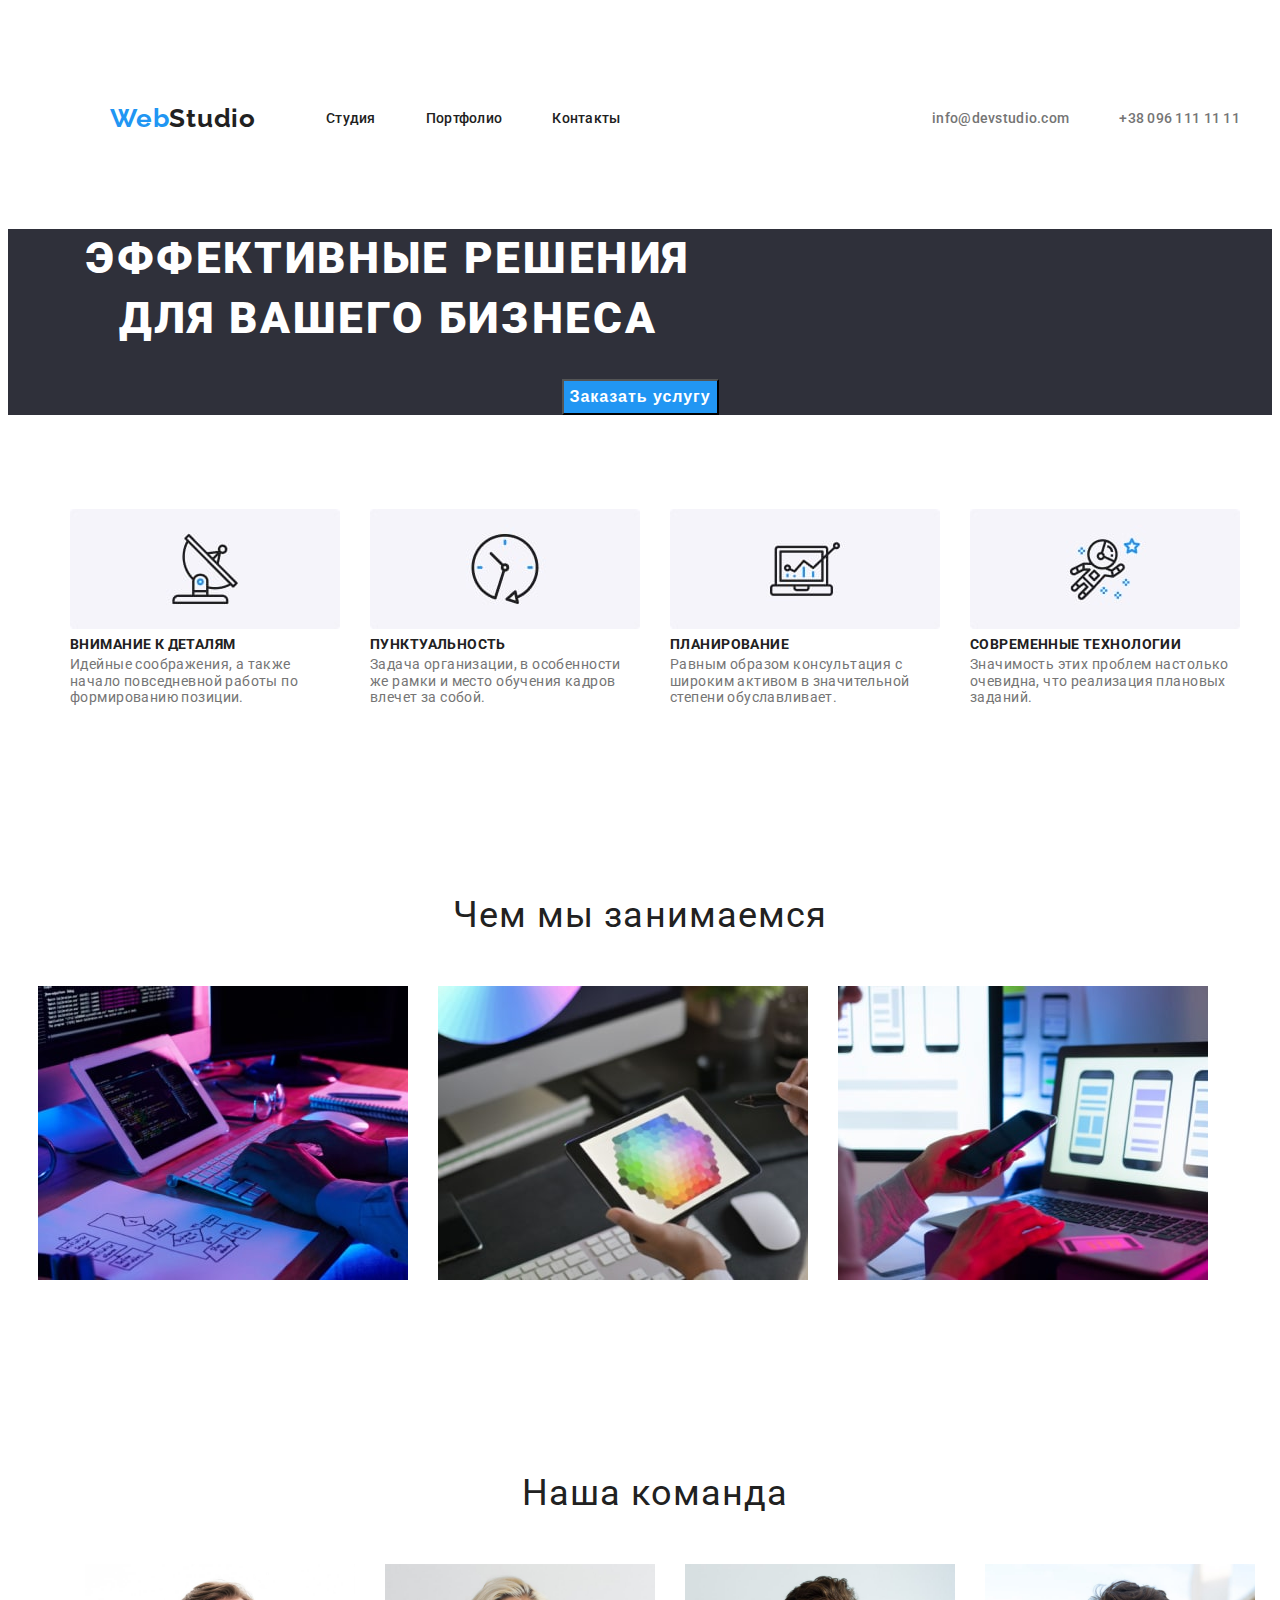
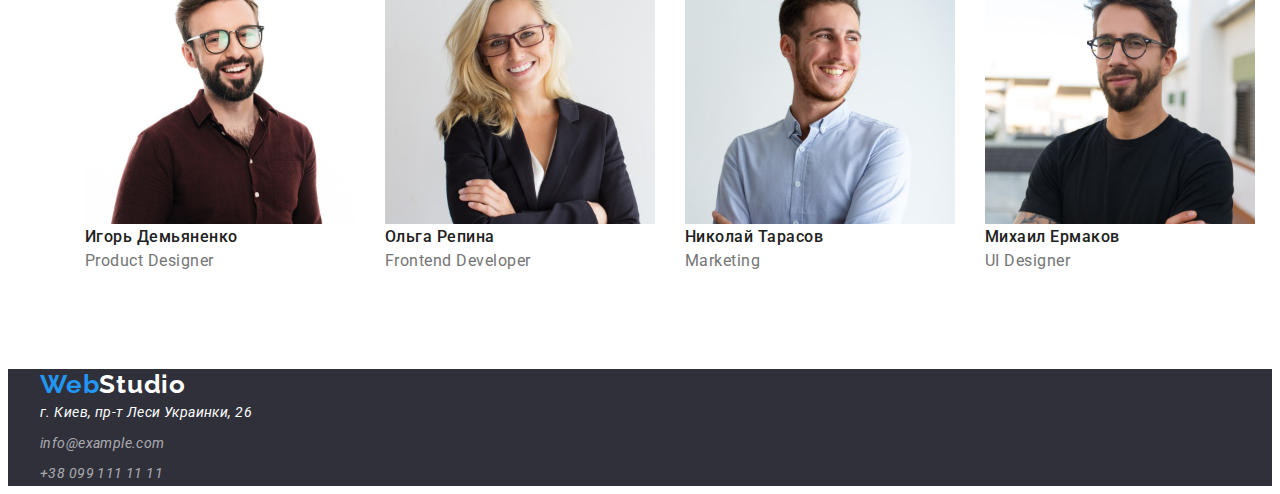
==== index.html @ 42f57f71 "flex" ====
<!DOCTYPE html>
<html lang="ru">
<head>
    <meta charset="UTF-8">
    <meta http-equiv="X-UA-Compatible" content="IE=edge">
    <meta name="viewport" content="width=device-width, initial-scale=1.0">
    <title>Document</title>
    <link rel="preconnect" href="https://fonts.googleapis.com">
    <link rel="preconnect" href="https://fonts.gstatic.com" crossorigin>
    <link
        href="https://fonts.googleapis.com/css2?family=Raleway:wght@700&family=Roboto:ital,wght@0,500;0,700;0,900;1,400&display=swap"
        rel="stylesheet">
        <link rel="stylesheet" href="https://cdnjs.cloudflare.com/ajax/libs/modern-normalize/1.1.0/modern-normalize.min.css" integrity="sha512-wpPYUAdjBVSE4KJnH1VR1HeZfpl1ub8YT/NKx4PuQ5NmX2tKuGu6U/JRp5y+Y8XG2tV+wKQpNHVUX03MfMFn9Q==" crossorigin="anonymous" referrerpolicy="no-referrer" />
    <link rel="stylesheet" href="./css/styles.css">
</head>
<body>
    <header  class="header">
        <div class="container">
           <nav class="header-navigation">
               <a href="" class="header-logo list"><span class="logo-web">Web</span>Studio</a>
                   <ul class="header-navigation-list list">
                       <li class="headar-item"> <a class="header-link link" href="">Студия</a></li>
                       <li class="headar-item"> <a class="header-link link" href="./portfolio.html">Портфолио</a></li>
                       <li class="headar-item"> <a class="header-link link" href="">Контакты</a></li>
                   </ul>
           </nav>
            <div class="header-contacts-right">
               <ul class="header-contacts list">
                 <li><a class="header-mail link" href="mailto:info@devstudio.com">info@devstudio.com</a></li> 
                 <li><a class="header-tel link" href="tel:+380961111111">+38 096 111 11 11</a></li>
               </ul>
           </div>
       </div>
       </header>
<!-- main content -->
<main>
    <!--make an order-->
    <section class="hero">
        <div class="container">
            <h1 class="hero-text">Эффективные решения для вашего бизнеса</h1>

             <button class="hero-button" type="button">Заказать услугу</button>
        
        </div> 
    </section>

 <!-- hero strenghts-->
        <section class="hero-strenghts section">
            <div class="container">
             <h2 hidden>что то интерестное</h2>
                <ul class="hero-strenghts-list list">
                    <li class="hero-strenghts-item"><img src="./strenghts/strenghts-img1.jpg" alt="спутниковаятарелка" width="270" height="120"> 
                    <h3 class="strenghts-title">Внимание к деталям</h3>
                    <p class="strenghts-title-description">Идейные соображения, а также начало повседневной работы по формированию позиции.</p>
                     </li>
             
                     <li class="hero-strenghts-item"><img src="./strenghts/strenghts-img2.jpg" alt="часы" width="270" height="120">
                    <h3 class="strenghts-title">Пунктуальность</h3>
                    <p class="strenghts-title-description">Задача организации, в особенности же рамки и место обучения кадров влечет за собой.</p>
                     </li>

                     <li class="hero-strenghts-item"><img src="./strenghts/strenghts-img3.jpg" alt="график" width="270" height="120">
                         <h3 class="strenghts-title">Планирование</h3>
                    <p class="strenghts-title-description">Равным образом консультация с широким активом в значительной степени обуславливает.</p>
                     </li>
    
                     <li class="hero-strenghts-item"><img src="./strenghts/strenghts-img4.jpg" alt="космонавт" width="270" height="120">
                    <h3 class="strenghts-title">Современные технологии</h3>
                    <p class="strenghts-title-description">Значимость этих проблем настолько очевидна, что реализация плановых заданий.</p>
                        </li>
                </ul>
            </div>
        </section>
        <!--about our job-->
        <section class="about-our-job section">
            <div class="contaner">
            <div><h2 class="about-job titel">Чем мы занимаемся</h2></div>
                <ul class="about-job-pic list">
                    <li class="about-job-item"><img src="./about-our-job/about-our-job(1)-min.jpg" alt="комп1" width="370" height="294"></li>
                    <li class="about-job-item"><img src="./about-our-job/about-our-job(2)-min.jpg" alt="комп2" width="370" height="294"></li>
                    <li class="about-job-item"><img src="./about-our-job/about-our-job(3)-min.jpg" alt="комп3" width="370" height="294"></li>
                </ul>
            </div>
        </section>

        <!--our team-->
        <section  class="about-job-item section">
            <div class="container">
            <div><h2 class="our-team titel">Наша команда</h2></div>
                 <ul class="our-team-pic list">
                     <li class="our-team-item"><img src="./our-team/our-team1.jpg" width="270" height="260" alt="Игорь Демьяненко"> <span class="our-team-name">Игорь Демьяненко</span><span class="our-team-position" lang="en"> Product Designer</span> </li>
                            <li class="our-team-item"><img src="./our-team/our-team2.jpg" width="270" height="260" alt="Ольга Репина"><span class="our-team-name">Ольга Репина</span><span class="our-team-position" lang="en"> Frontend Developer</span></li>
                     <li class="our-team-item"><img src="./our-team/our-team3.jpg" width="270" height="260" alt="Николай Тарасов"><span class="our-team-name">Николай Тарасов</span><span class="our-team-position" lang="en"> Marketing</span></li>
                     <li class="our-team-item"><img src="./our-team/our-team4.jpg" width="270" height="260" alt="Михаил Ермаков"><span class="our-team-name">Михаил Ермаков</span><span class="our-team-position" lang="en"> UI Designer</span></li>
                 </ul>
             </div>
        </section>
 
</main>

   <!--site bar-->
   
  <footer class="site-bar">
    <div class="container">
        <a href="" class="footer-logo list"><span class="logo-web">Web</span>Studio</a>
        <address>
            <ul class="site-bar-list list">
                <li><a class="site-bar-location" href="https://goo.gl/maps/9mifJz8YDCH2JTNd8" target="_blank"
                        rel="noopener noreferrer">г. Киев, пр-т Леси Украинки, 26</a></li>
                <li><a class="site-bar-contact" href="mailto:info@example.com">info@example.com</a></li>
                <li><a class="site-bar-contact" href="tel:+380991111111">+38 099 111 11 11</a></li>
            </ul>
        </address>
    </div>
    </footer>
    
    </body>
    
    </html>
---- css/styles.css ----
:root {
  --mine-titel-color: #212121;
  --secondary-titel-color: #fff;
  --main-text-color: #757575;
  --accent-color: #2196f3;
}

body {
  font-family: "Roboto", sans-serif;
}

p, h1, h2, h3, h4, h5, h6 {
 margin-top: 0;
 margin-bottom: 0;
}

ul {
  margin-top: 0;
  margin-bottom: 0;
  padding-left: 0;
}
.section{
  padding-top: 94px;
  padding-bottom: 94px;
}

.header{
  padding-top: 25px;
  padding-bottom: 25px;
}
.list {
  list-style: none;
  text-decoration: none;
}
.link {
  text-decoration: none;
}

.container{
width: 1200px;
padding-left: 15px;
padding-right: 15px;
margin: 0 auto;
}

.link:hover,
.link:focus {
  color: var(--accent-color);
}

/*----header---*/
.header-logo {
  font-family: Raleway;
  font-style: normal;
  font-weight: bold;
  font-size: 26px;
  line-height: 1.2;
  letter-spacing: 0.03em;
  color: #212121;
  margin: 70px;
}

.logo-web {
  color: #2196f3;
}

.header .container{
  display: flex;
  align-items: center;
}
.header-navigation {
  display: flex;
}



.header-navigation-list {
  display: flex;
  align-items: center;
}

.header-navigation-list :not(:last-child) {
    margin-right: 50px;
  
}
.header-contacts {
  display: flex;
}

.header-contacts-right{
  margin-left: auto;
}


.header-link {
  display: block;
  font-weight: 500;
  font-size: 14px;
  line-height: 1.14;
  letter-spacing: 0.02em;
  color: #212121;
  padding-top: 25px;
  padding-bottom: 25px;
 
}

.header-mail {
  display: block;
  font-weight: 500;
  font-size: 14px;
  line-height: 1.14;
  letter-spacing: 0.02em;

  color: #757575;
  margin-right: 50px;
  padding-top: 25px;
  padding-bottom: 25px;
 
}

.header-tel {
  display: block;
  font-weight: 500;
  font-size: 14px;
  line-height: 1.14;
  letter-spacing: 0.02em;
  color: #757575;
  padding-top: 25px;
  padding-bottom: 25px;
  
}

/*----hero---*/

.hero {;
 background-color: #2f303a;
 flex-grow: 1;
 padding: 200 452 280 452px;
}


.hero-text {
  font-weight: 900;
  font-size: 44px;
  line-height: 1.36;
  letter-spacing: 0.06em;
  text-transform: uppercase;
  color: var(--secondary-titel-color);
  text-align: center;
  margin-bottom: 30px;
  max-width: 696px;
  padding: 200 452 280 452px;
}

.hero-button {
  display: flex;
  font-weight: 700;
  font-size: 16px;
  line-height: 1.86;
  letter-spacing: 0.06em;
  color: #ffffff;
  background-color: #2196f3;
  max-width: 200px;
  margin: 0 auto;
}

/*---hero strenghts---*/
.hero-strenghts-list {
  display: flex;
}
.hero-strenghts-item {
  margin-left: 30px ;
}

.strenghts-title {
  font-weight: 700;
  font-size: 14px;
  line-height: 1.7;
  letter-spacing: 0.03em;
  text-transform: uppercase;
  color: #212121;
}

.strenghts-title-description {
  font-size: 14px;
  line-height: 1.17;
  letter-spacing: 0.03em;
  color: #757575;
}

.titel {
  font-weight: normal;
  font-size: 36px;
  line-height: 1.17;
  text-align: center;
  letter-spacing: 0.03em;

  color: #212121;
  margin-bottom: 50px;
}

/*our job*/
.about-job-pic{
  display: flex;
}

/*--our team--*/
.about-job-pic {
  display: flex;
}
.about-job-item {
  margin-left: 30px ;
}
.our-team-name {
  display: flex;
  font-weight: 500;
  font-size: 16px;
  line-height: 1.18;
  text-align: center;
  letter-spacing: 0.03em;

  color: var(--mine-titel-color);
 
}
.our-team-pic{
  display: flex;
}
.our-team-item{
  margin-left: 30px;

}
.our-team-position {
  font-size: 16px;
  line-height: 1.8;
  text-align: center;
  letter-spacing: 0.03em;

  color: var(--main-text-color);
}

/*--site bar--*/

.site-bar {
  background-color: #2f303a;
  
}
.site-bar-list :not(:last-child){
  margin-bottom: 7px;
}
.site-bar-location {
  font-size: 14px;
  line-height: 1.71;
  letter-spacing: 0.03em;

  color: #ffffff;
  text-decoration: none;
}

.site-bar-contact {
  font-size: 14px;
  line-height: 1.71;
  letter-spacing: 0.03em;
  color: rgba(255, 255, 255, 0.6);
  text-decoration: none;
}

.footer-logo {
  font-family: Raleway;
  font-style: normal;
  font-weight: bold;
  font-size: 26px;
  line-height: 1.2;
  letter-spacing: 0.03em;
  color: #ffffff;
}

/*----Portfolio----*/
.filter-button:hover,
.filter-button {
  background-color: var(--accent-color);
  color: var(--secondary-titel-color);
}
.filter-button {
  font-weight: 500;
  font-size: 16px;
  line-height: 1.62;
  text-align: center;
  letter-spacing: 0.03em;
  color: #212121;
  background-color: #f5f4fa;
  cursor: pointer;
}

.menu-titel {
  font-size: 18px;
  line-height: 2;
  letter-spacing: 0.06em;
  color: #212121;
  text-decoration: none;
  list-style: none;
}

.menu-link {
  text-decoration: none;
}
.menu-description {
  font-size: 16px;
  line-height: 1.87;
  letter-spacing: 0.03em;
  color: #757575;
}
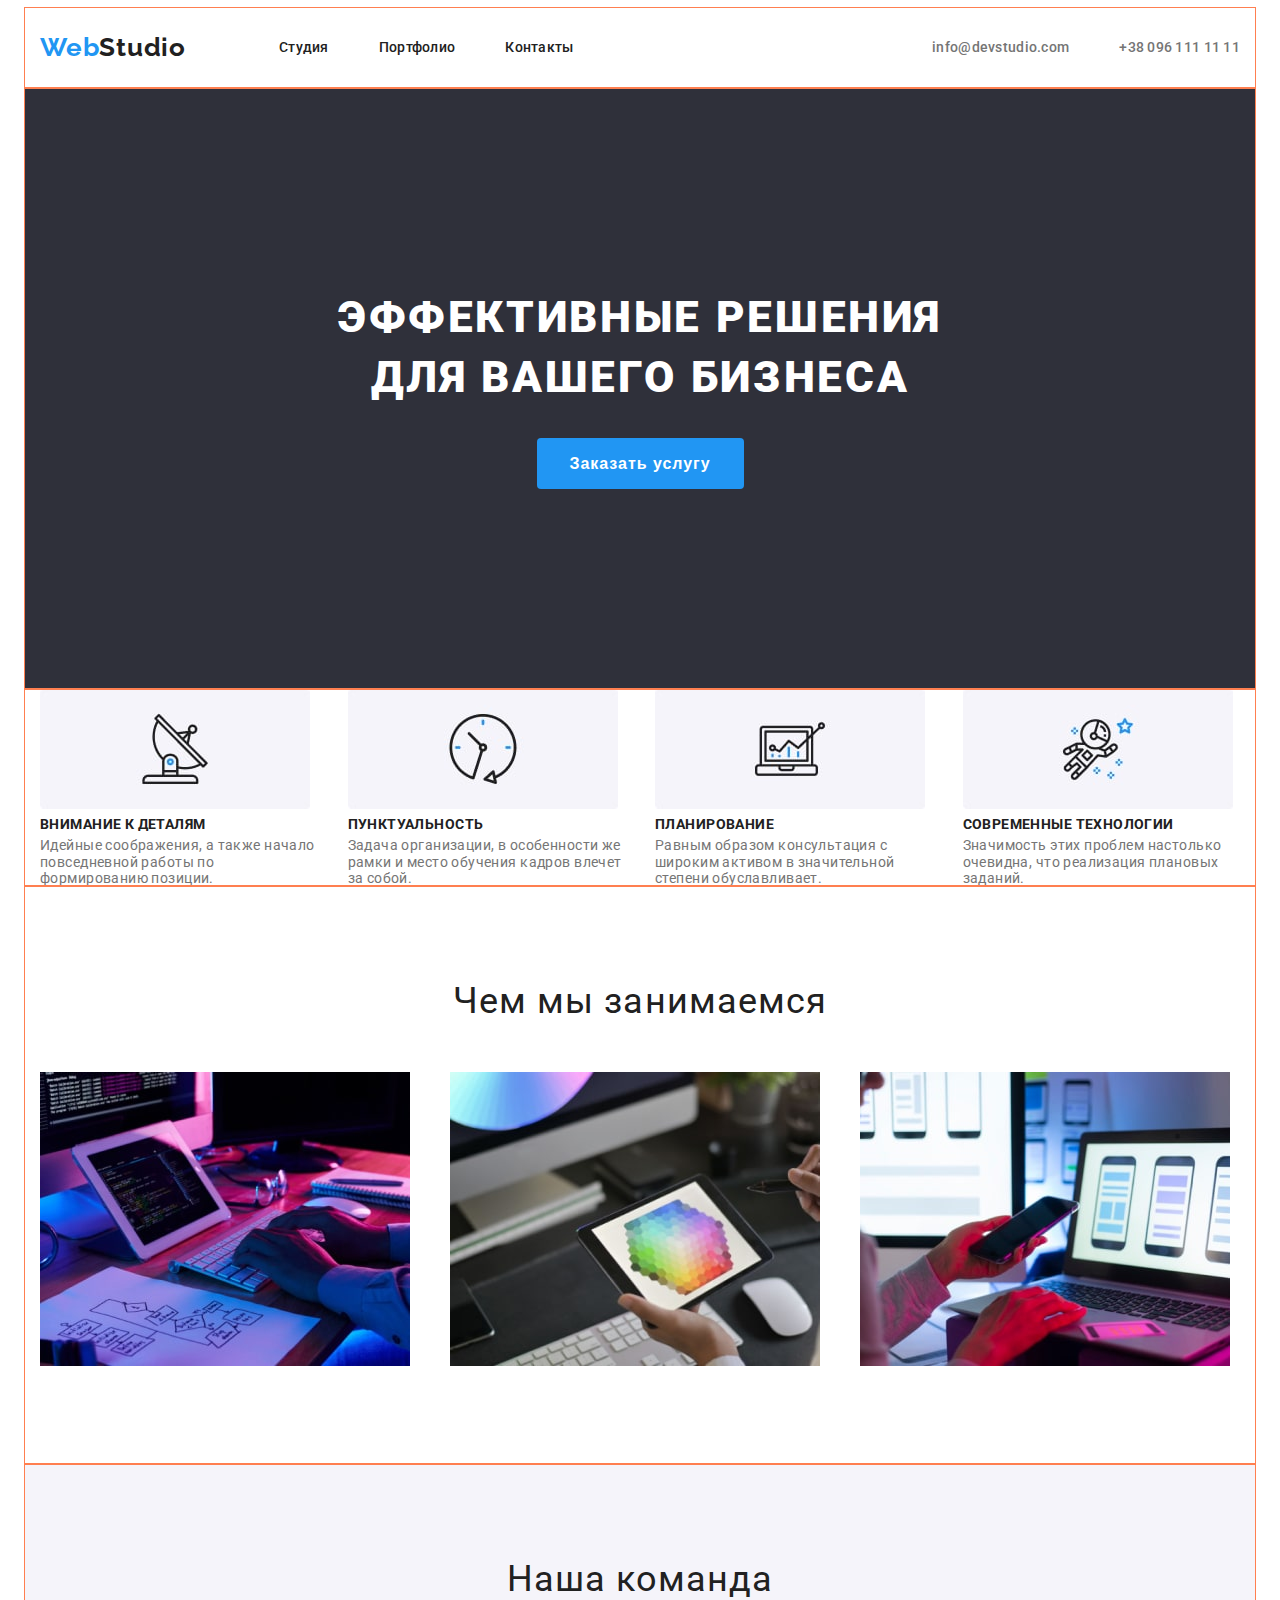
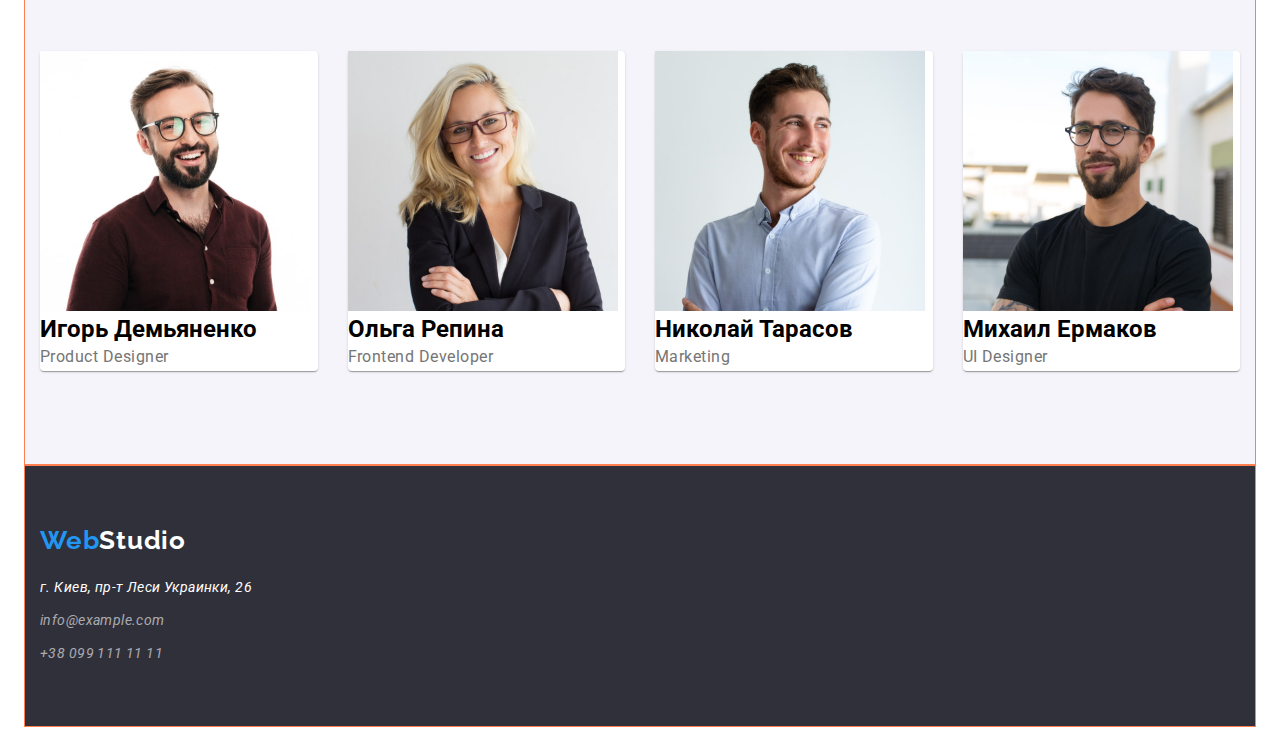
==== commit 377993af: "1" ====
--- a/index.html
+++ b/index.html
@@ -15,29 +15,29 @@
 </head>
 <body>
     <header  class="header">
-        <div class="container">
+        <div class="main-header container">
            <nav class="header-navigation">
-               <a href="" class="header-logo list"><span class="logo-web">Web</span>Studio</a>
-                   <ul class="header-navigation-list list">
-                       <li class="headar-item"> <a class="header-link link" href="">Студия</a></li>
-                       <li class="headar-item"> <a class="header-link link" href="./portfolio.html">Портфолио</a></li>
-                       <li class="headar-item"> <a class="header-link link" href="">Контакты</a></li>
-                   </ul>
+                <a href="" class="header-logo list"><span class="logo-web">Web</span>Studio</a>
+                <ul class="header-navigation-list list">
+                    <li class="headar-item"> <a class="header-link link" href="">Студия</a></li>
+                    <li class="headar-item"> <a class="header-link link" href="./portfolio.html">Портфолио</a></li>
+                    <li class="headar-item"> <a class="header-link link" href="">Контакты</a></li>
+                </ul>
            </nav>
-            <div class="header-contacts-right">
-               <ul class="header-contacts list">
-                 <li><a class="header-mail link" href="mailto:info@devstudio.com">info@devstudio.com</a></li> 
-                 <li><a class="header-tel link" href="tel:+380961111111">+38 096 111 11 11</a></li>
-               </ul>
-           </div>
+        
+            <ul class="header-contacts list">
+                <li><a class="header-mail link" href="mailto:info@devstudio.com">info@devstudio.com</a></li> 
+                <li><a class="header-tel link" href="tel:+380961111111">+38 096 111 11 11</a></li>
+            </ul>
+           
        </div>
        </header>
 <!-- main content -->
 <main>
     <!--make an order-->
-    <section class="hero">
-        <div class="container">
-            <h1 class="hero-text">Эффективные решения для вашего бизнеса</h1>
+    <section class="hero container">
+        <div class="">
+            <h1 class="hero-text">Эффективные решения <br> для вашего бизнеса</h1>
 
              <button class="hero-button" type="button">Заказать услугу</button>
         
@@ -45,9 +45,9 @@
     </section>
 
  <!-- hero strenghts-->
-        <section class="hero-strenghts section">
-            <div class="container">
-             <h2 hidden>что то интерестное</h2>
+        <section class="hero-strenghts container">
+            
+            <h2 hidden>что то интерестное</h2>
                 <ul class="hero-strenghts-list list">
                     <li class="hero-strenghts-item"><img src="./strenghts/strenghts-img1.jpg" alt="спутниковаятарелка" width="270" height="120"> 
                     <h3 class="strenghts-title">Внимание к деталям</h3>
@@ -68,40 +68,85 @@
                     <h3 class="strenghts-title">Современные технологии</h3>
                     <p class="strenghts-title-description">Значимость этих проблем настолько очевидна, что реализация плановых заданий.</p>
                         </li>
-                </ul>
-            </div>
+                 </ul>
+            
         </section>
         <!--about our job-->
-        <section class="about-our-job section">
-            <div class="contaner">
-            <div><h2 class="about-job titel">Чем мы занимаемся</h2></div>
-                <ul class="about-job-pic list">
-                    <li class="about-job-item"><img src="./about-our-job/about-our-job(1)-min.jpg" alt="комп1" width="370" height="294"></li>
-                    <li class="about-job-item"><img src="./about-our-job/about-our-job(2)-min.jpg" alt="комп2" width="370" height="294"></li>
-                    <li class="about-job-item"><img src="./about-our-job/about-our-job(3)-min.jpg" alt="комп3" width="370" height="294"></li>
-                </ul>
-            </div>
+        <section class="about-our-job container">
+            <h2 class="about-job title">Чем мы занимаемся</h2>
+            <ul class="about-job-pic list">
+                <li class="about-job-item"><img src="./about-our-job/about-our-job(1)-min.jpg" alt="комп1" width="370" height="294"></li>
+                <li class="about-job-item"><img src="./about-our-job/about-our-job(2)-min.jpg" alt="комп2" width="370" height="294"></li>
+                <li class="about-job-item"><img src="./about-our-job/about-our-job(3)-min.jpg" alt="комп3" width="370" height="294"></li>
+            </ul>  
         </section>
 
         <!--our team-->
-        <section  class="about-job-item section">
-            <div class="container">
-            <div><h2 class="our-team titel">Наша команда</h2></div>
-                 <ul class="our-team-pic list">
-                     <li class="our-team-item"><img src="./our-team/our-team1.jpg" width="270" height="260" alt="Игорь Демьяненко"> <span class="our-team-name">Игорь Демьяненко</span><span class="our-team-position" lang="en"> Product Designer</span> </li>
-                            <li class="our-team-item"><img src="./our-team/our-team2.jpg" width="270" height="260" alt="Ольга Репина"><span class="our-team-name">Ольга Репина</span><span class="our-team-position" lang="en"> Frontend Developer</span></li>
-                     <li class="our-team-item"><img src="./our-team/our-team3.jpg" width="270" height="260" alt="Николай Тарасов"><span class="our-team-name">Николай Тарасов</span><span class="our-team-position" lang="en"> Marketing</span></li>
-                     <li class="our-team-item"><img src="./our-team/our-team4.jpg" width="270" height="260" alt="Михаил Ермаков"><span class="our-team-name">Михаил Ермаков</span><span class="our-team-position" lang="en"> UI Designer</span></li>
-                 </ul>
-             </div>
+        <section  class="our-team-main container">
+            
+            <h2 class="our-team title">Наша команда</h2>
+
+            <ul class="our-team-pic list">
+                <li class="our-team-item">
+                    <article class="card">
+                        <div class="card-thumb">
+                            <img src="./our-team/our-team1.jpg" width="270" height="260" alt="Игорь Демьяненко">
+                        </div>
+                        <div class="our-team-name">
+                            <h2 class="our-team-heading">Игорь Демьяненко</h2>
+                            <p class="our-team-position"> Product Designer </p>
+                        </div>
+                    </article>
+                </li>
+            
+            
+                <li class="our-team-item">
+                    <article class="card">
+                        <div class="card-thumb">
+                            <img src="./our-team/our-team2.jpg" width="270" height="260" alt="Ольга Репина">
+                        </div>
+                        <div class="our-team-name">
+                            <h2 class="our-team-heading">Ольга Репина</h2>
+                            <p class="our-team-position"> Frontend Developer </p>
+                        </div>
+                    </article>
+                </li>
+            
+            
+            
+            
+                <li class="our-team-item">
+                    <article class="card">
+                        <div class="card-thumb">
+                            <img src="./our-team/our-team3.jpg" width="270" height="260" alt="Николай Тарасов">
+                        </div>
+                        <div class="our-team-name">
+                            <h2 class="our-team-heading">Николай Тарасов</h2>
+                            <p class="our-team-position"> Marketing </p>
+                        </div>
+                    </article>
+                </li>
+            
+            
+                <li class="our-team-item">
+                    <article class="card">
+                        <div class="card-thumb">
+                            <img src="./our-team/our-team4.jpg"width="270" height="260" alt="Михаил Ермаков">
+                        </div>
+                        <div class="our-team-name">
+                            <h2 class="our-team-heading">Михаил Ермаков</h2>
+                            <p class="our-team-position"> UI Designer </p>
+                        </div>
+                    </article>
+                </li>
         </section>
  
 </main>
 
    <!--site bar-->
    
-  <footer class="site-bar">
-    <div class="container">
+  <footer class="site-bar container">
+    
         <a href="" class="footer-logo list"><span class="logo-web">Web</span>Studio</a>
         <address>
             <ul class="site-bar-list list">
@@ -111,7 +156,7 @@
                 <li><a class="site-bar-contact" href="tel:+380991111111">+38 099 111 11 11</a></li>
             </ul>
         </address>
-    </div>
+    
     </footer>
     
     </body>
--- a/css/styles.css
+++ b/css/styles.css
@@ -3,44 +3,51 @@
   --secondary-titel-color: #fff;
   --main-text-color: #757575;
   --accent-color: #2196f3;
+  --item-shadow: 0px 2px 1px -1px rgba(0, 0, 0, 0.2),
+    0px 1px 1px 0px rgba(0, 0, 0, 0.14), 0px 1px 3px 0px rgba(0, 0, 0, 0.12);
 }
 
 body {
   font-family: "Roboto", sans-serif;
 }
 
-p, h1, h2, h3, h4, h5, h6 {
- margin-top: 0;
- margin-bottom: 0;
-}
-
-ul {
+p,
+h1,
+h2,
+h3,
+h4,
+h5,
+h6 {
   margin-top: 0;
   margin-bottom: 0;
-  padding-left: 0;
-}
-.section{
-  padding-top: 94px;
-  padding-bottom: 94px;
-}
-
-.header{
-  padding-top: 25px;
-  padding-bottom: 25px;
-}
+}
+
+ul {
+  margin: 0;
+  padding: 0;
+}
+
+.section {
+  padding-top: 47px;
+  padding-bottom: 47px;
+}
+
 .list {
   list-style: none;
-  text-decoration: none;
+
+  margin: 0;
+  padding: 0;
 }
 .link {
   text-decoration: none;
 }
 
-.container{
-width: 1200px;
-padding-left: 15px;
-padding-right: 15px;
-margin: 0 auto;
+.container {
+  width: 1200px;
+  padding-left: 15px;
+  padding-right: 15px;
+  margin: 0 auto;
+  outline: 1px solid coral;
 }
 
 .link:hover,
@@ -57,40 +64,42 @@
   line-height: 1.2;
   letter-spacing: 0.03em;
   color: #212121;
-  margin: 70px;
+  text-decoration: none;
 }
 
 .logo-web {
   color: #2196f3;
 }
 
-.header .container{
+.main-header {
+  display: flex;
+  justify-content: space-between;
+}
+
+.header-contacts {
   display: flex;
   align-items: center;
 }
 .header-navigation {
   display: flex;
-}
-
-
-
+  align-items: center;
+}
 .header-navigation-list {
   display: flex;
   align-items: center;
+  margin-left: 93px;
 }
 
 .header-navigation-list :not(:last-child) {
-    margin-right: 50px;
-  
+  margin-right: 50px;
 }
 .header-contacts {
   display: flex;
 }
 
-.header-contacts-right{
+.header-contacts-right {
   margin-left: auto;
 }
-
 
 .header-link {
   display: block;
@@ -99,9 +108,8 @@
   line-height: 1.14;
   letter-spacing: 0.02em;
   color: #212121;
-  padding-top: 25px;
-  padding-bottom: 25px;
- 
+  padding-top: 32px;
+  padding-bottom: 32px;
 }
 
 .header-mail {
@@ -115,7 +123,6 @@
   margin-right: 50px;
   padding-top: 25px;
   padding-bottom: 25px;
- 
 }
 
 .header-tel {
@@ -127,17 +134,16 @@
   color: #757575;
   padding-top: 25px;
   padding-bottom: 25px;
-  
 }
 
 /*----hero---*/
 
-.hero {;
- background-color: #2f303a;
- flex-grow: 1;
- padding: 200 452 280 452px;
-}
-
+.hero {
+  background-color: #2f303a;
+  padding-top: 200px;
+  padding-bottom: 200px;
+  text-align: center;
+}
 
 .hero-text {
   font-weight: 900;
@@ -148,28 +154,33 @@
   color: var(--secondary-titel-color);
   text-align: center;
   margin-bottom: 30px;
-  max-width: 696px;
-  padding: 200 452 280 452px;
 }
 
 .hero-button {
-  display: flex;
   font-weight: 700;
   font-size: 16px;
   line-height: 1.86;
   letter-spacing: 0.06em;
   color: #ffffff;
   background-color: #2196f3;
-  max-width: 200px;
-  margin: 0 auto;
+  padding: 10px 32px;
+  display: inline-block;
+  border-radius: 4px;
+  border: 1px solid transparent;
+  cursor: pointer;
 }
 
 /*---hero strenghts---*/
 .hero-strenghts-list {
   display: flex;
-}
+  margin-left: -15px;
+  margin-right: -15px;
+}
+
 .hero-strenghts-item {
-  margin-left: 30px ;
+  margin-left: 15px;
+  margin-right: 15px;
+  flex-basis: calc((100% - 120px) / 4);
 }
 
 .strenghts-title {
@@ -188,7 +199,7 @@
   color: #757575;
 }
 
-.titel {
+.title {
   font-weight: normal;
   font-size: 36px;
   line-height: 1.17;
@@ -199,37 +210,79 @@
   margin-bottom: 50px;
 }
 
-/*our job*/
-.about-job-pic{
-  display: flex;
+/*about our job*/
+.about-our-job {
+  padding-top: 94px;
+  padding-bottom: 94px;
+}
+
+.about-job-pic {
+  display: flex;
+  margin-left: -15px;
+  margin-right: -15px;
+}
+
+.about-job-item {
+  margin-left: 15px;
+  margin-right: 15px;
+  flex-basis: calc((100% - 90px) / 3);
 }
 
 /*--our team--*/
-.about-job-pic {
-  display: flex;
-}
-.about-job-item {
+.our-team-main {
+ padding-top: 94px;
+ padding-bottom: 94px;
+
+  background-color: #f5f4fa;
+}
+
+.our-team-pic {
+
+  display: flex;
+  padding: 0;
+  margin: 0;
+  list-style: none;
+  display: flex;
+  flex-wrap: wrap;
+  margin-top: -30px;
+  margin-left: -30px;
+}
+
+.our-team-pic .our-team-item{
+
+  flex-basis: calc(100% / 4 - 30px );
   margin-left: 30px ;
-}
+  margin-top: 30px;
+  background-color: #fff;
+  border-radius: 4px;
+  box-shadow: var(--item-shadow);
+  display: block;
+  max-width: 100%;
+  }
+}
+.our-team-item {
+
+  background-color: #fff;
+  border-radius: 4px;
+  box-shadow: var(--item-shadow);
+  display: block;
+  max-width: 100%;
+  }
+}
+
 .our-team-name {
-  display: flex;
-  font-weight: 500;
-  font-size: 16px;
+  font-weight: 500;
+  font-size: 16px;
+  text-align: center;
   line-height: 1.18;
-  text-align: center;
-  letter-spacing: 0.03em;
-
+  letter-spacing: 0.03em;
   color: var(--mine-titel-color);
- 
-}
-.our-team-pic{
-  display: flex;
-}
-.our-team-item{
-  margin-left: 30px;
-
-}
+  margin-bottom: 10px;
+}
+
 .our-team-position {
+  display: flex;
+
   font-size: 16px;
   line-height: 1.8;
   text-align: center;
@@ -242,11 +295,14 @@
 
 .site-bar {
   background-color: #2f303a;
-  
-}
-.site-bar-list :not(:last-child){
-  margin-bottom: 7px;
-}
+  padding-top: 60px;
+  padding-bottom: 60px;
+}
+
+.site-bar-list :not(:last-child) {
+  margin-bottom: 9px;
+}
+
 .site-bar-location {
   font-size: 14px;
   line-height: 1.71;
@@ -272,6 +328,9 @@
   line-height: 1.2;
   letter-spacing: 0.03em;
   color: #ffffff;
+  margin-bottom: 20px;
+  display: inline-block;
+  text-decoration: none;
 }
 
 /*----Portfolio----*/
@@ -309,4 +368,3 @@
   letter-spacing: 0.03em;
   color: #757575;
 }
-
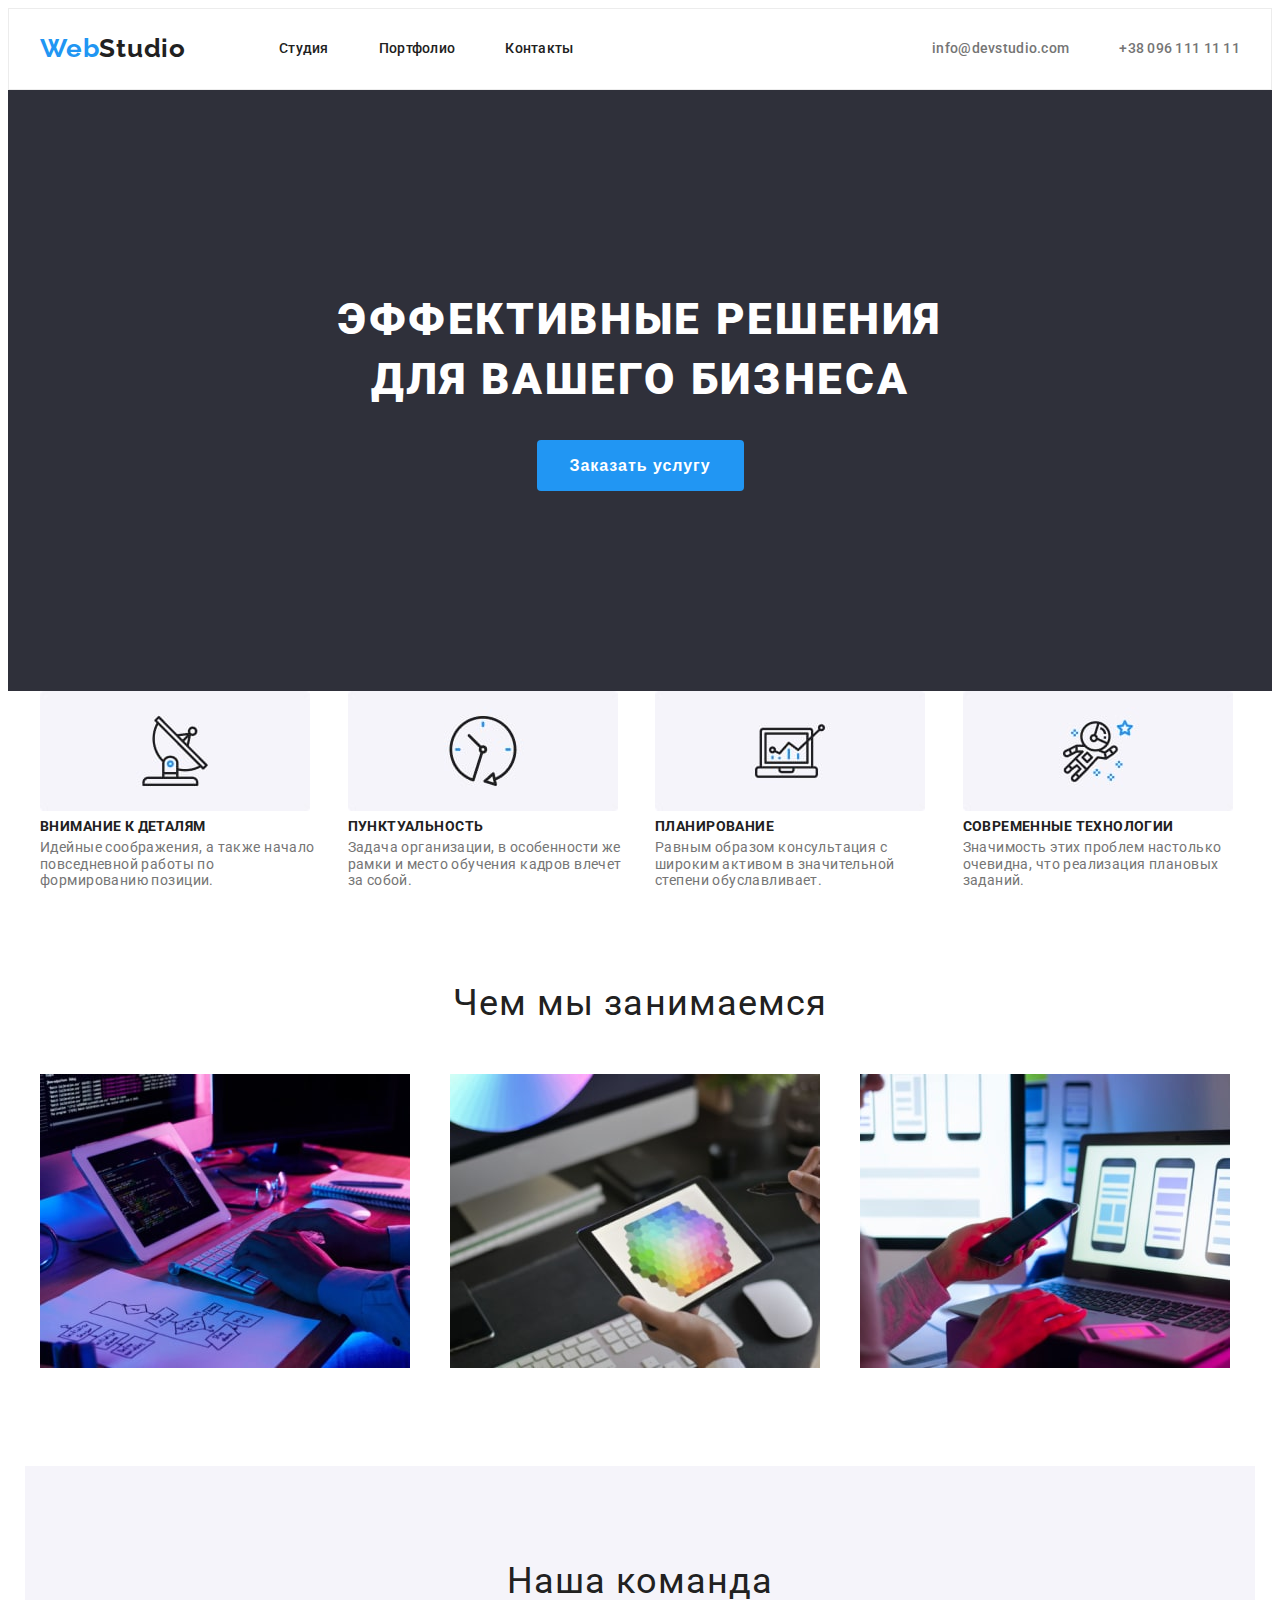
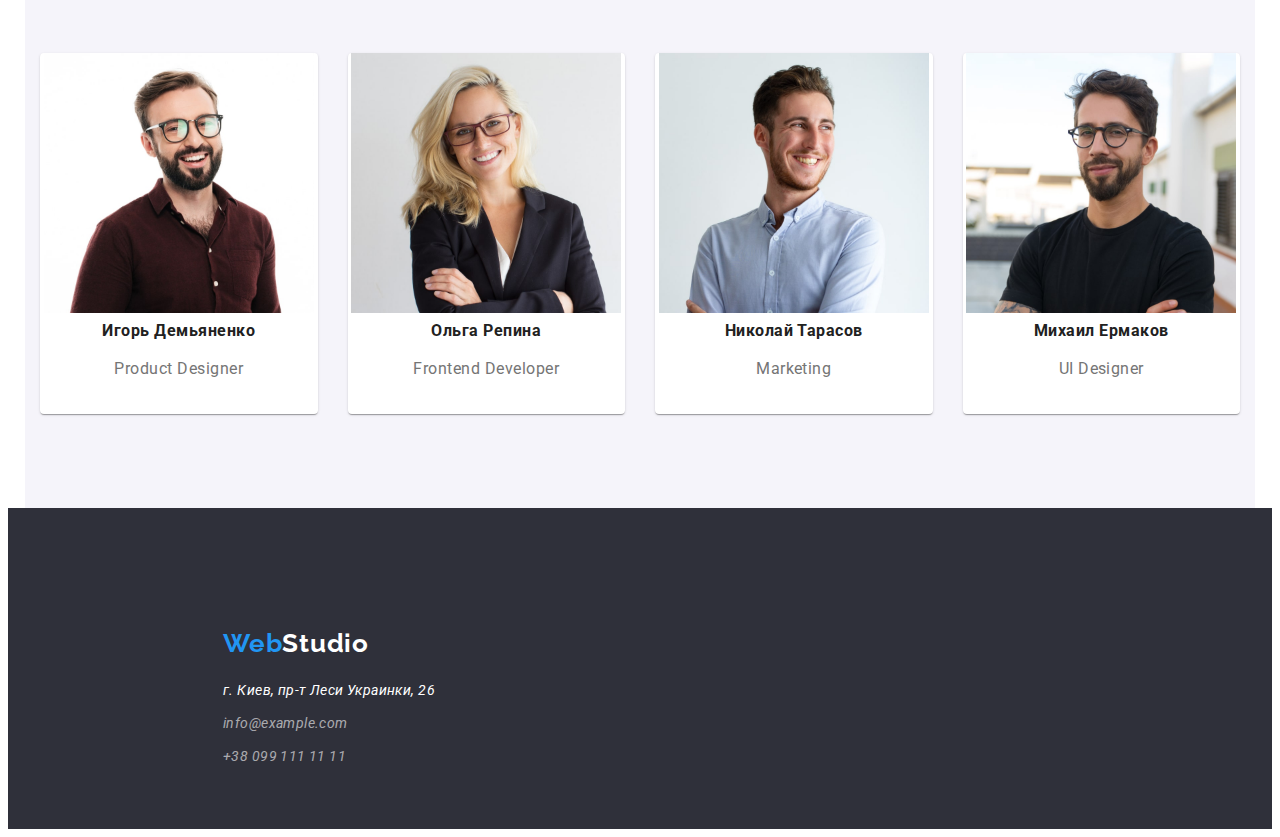
==== commit f618d616: "1/1" ====
--- a/index.html
+++ b/index.html
@@ -35,7 +35,7 @@
 <!-- main content -->
 <main>
     <!--make an order-->
-    <section class="hero container">
+    <section class="hero">
         <div class="">
             <h1 class="hero-text">Эффективные решения <br> для вашего бизнеса</h1>
 
@@ -145,8 +145,8 @@
 
    <!--site bar-->
    
-  <footer class="site-bar container">
-    
+  <footer class="site-bar">
+       <div class="site-bar-info">
         <a href="" class="footer-logo list"><span class="logo-web">Web</span>Studio</a>
         <address>
             <ul class="site-bar-list list">
@@ -156,7 +156,7 @@
                 <li><a class="site-bar-contact" href="tel:+380991111111">+38 099 111 11 11</a></li>
             </ul>
         </address>
-    
+       </div>
     </footer>
     
     </body>
--- a/css/styles.css
+++ b/css/styles.css
@@ -47,7 +47,6 @@
   padding-left: 15px;
   padding-right: 15px;
   margin: 0 auto;
-  outline: 1px solid coral;
 }
 
 .link:hover,
@@ -55,7 +54,21 @@
   color: var(--accent-color);
 }
 
+.title {
+  font-weight: normal;
+  font-size: 36px;
+  line-height: 1.17;
+  text-align: center;
+  letter-spacing: 0.03em;
+
+  color: #212121;
+  margin-bottom: 50px;
+}
+
 /*----header---*/
+.header {
+  border: 1px solid #ececec;
+}
 .header-logo {
   font-family: Raleway;
   font-style: normal;
@@ -136,7 +149,8 @@
   padding-bottom: 25px;
 }
 
-/*----hero---*/
+/*--------------hero-----------------*/
+/*----make an order-----------*/
 
 .hero {
   background-color: #2f303a;
@@ -199,17 +213,6 @@
   color: #757575;
 }
 
-.title {
-  font-weight: normal;
-  font-size: 36px;
-  line-height: 1.17;
-  text-align: center;
-  letter-spacing: 0.03em;
-
-  color: #212121;
-  margin-bottom: 50px;
-}
-
 /*about our job*/
 .about-our-job {
   padding-top: 94px;
@@ -228,16 +231,16 @@
   flex-basis: calc((100% - 90px) / 3);
 }
 
-/*--our team--*/
+/*----------our team------------*/
+
 .our-team-main {
- padding-top: 94px;
- padding-bottom: 94px;
+  padding-top: 94px;
+  padding-bottom: 94px;
 
   background-color: #f5f4fa;
 }
 
 .our-team-pic {
-
   display: flex;
   padding: 0;
   margin: 0;
@@ -248,57 +251,57 @@
   margin-left: -30px;
 }
 
-.our-team-pic .our-team-item{
-
-  flex-basis: calc(100% / 4 - 30px );
-  margin-left: 30px ;
+.our-team-pic .our-team-item {
+  flex-basis: calc(100% / 4 - 30px);
+  margin-left: 30px;
   margin-top: 30px;
   background-color: #fff;
   border-radius: 4px;
+  text-align: center;
   box-shadow: var(--item-shadow);
   display: block;
   max-width: 100%;
-  }
-}
+}
+
 .our-team-item {
-
   background-color: #fff;
   border-radius: 4px;
   box-shadow: var(--item-shadow);
   display: block;
   max-width: 100%;
-  }
-}
-
-.our-team-name {
-  font-weight: 500;
+}
+
+.our-team-heading {
   font-size: 16px;
-  text-align: center;
-  line-height: 1.18;
-  letter-spacing: 0.03em;
+  line-height: 1.8;
+  text-align: center;
+
+  letter-spacing: 0.03em;
+  color: #757575;
   color: var(--mine-titel-color);
   margin-bottom: 10px;
 }
 
 .our-team-position {
-  display: flex;
-
   font-size: 16px;
   line-height: 1.8;
   text-align: center;
   letter-spacing: 0.03em;
+  margin-bottom: 30px;
 
   color: var(--main-text-color);
 }
 
-/*--site bar--*/
+/*------------site bar-----------*/
 
 .site-bar {
   background-color: #2f303a;
   padding-top: 60px;
   padding-bottom: 60px;
 }
-
+.site-bar-info {
+  padding-left: 215px;
+}
 .site-bar-list :not(:last-child) {
   margin-bottom: 9px;
 }
@@ -328,17 +331,30 @@
   line-height: 1.2;
   letter-spacing: 0.03em;
   color: #ffffff;
+  padding-top: 60px;
   margin-bottom: 20px;
   display: inline-block;
   text-decoration: none;
 }
 
 /*----Portfolio----*/
+.second-page {
+  padding-top: 94px;
+  padding-bottom: 94px;
+}
+
+.filters-menu {
+  display: flex;
+  padding-left: 250px;
+  padding-right: 250px;
+}
+
 .filter-button:hover,
-.filter-button {
+.filter-button:focus {
   background-color: var(--accent-color);
   color: var(--secondary-titel-color);
 }
+
 .filter-button {
   font-weight: 500;
   font-size: 16px;
@@ -346,25 +362,61 @@
   text-align: center;
   letter-spacing: 0.03em;
   color: #212121;
+  padding: 6px 22px;
   background-color: #f5f4fa;
   cursor: pointer;
-}
-
-.menu-titel {
+  border-radius: 4px;
+  margin-left: 8px;
+  margin-bottom: 50px;
+  border: none;
+}
+.text-button {
+}
+
+/*-----menu-----*/
+
+.menu {
+  display: flex;
+  padding: 0;
+  margin: 0;
+  list-style: none;
+  flex-wrap: wrap;
+  margin-top: -30px;
+  margin-left: -30px;
+}
+
+.menu .menu-examples {
+  flex-basis: calc(100% / 3 - 30px);
+  margin-left: 30px;
+  margin-top: 30px;
+  background-color: #fff;
+
+  display: block;
+  max-width: 100%;
+}
+
+.menu-link {
+  text-decoration: none;
+}
+
+.menu-text {
+  padding: 24px 20px;
+}
+
+.menu-title {
   font-size: 18px;
   line-height: 2;
   letter-spacing: 0.06em;
   color: #212121;
   text-decoration: none;
   list-style: none;
-}
-
-.menu-link {
-  text-decoration: none;
-}
+  margin-bottom: 4px;
+}
+
 .menu-description {
   font-size: 16px;
   line-height: 1.87;
   letter-spacing: 0.03em;
   color: #757575;
-}
+  text-decoration: none;
+}
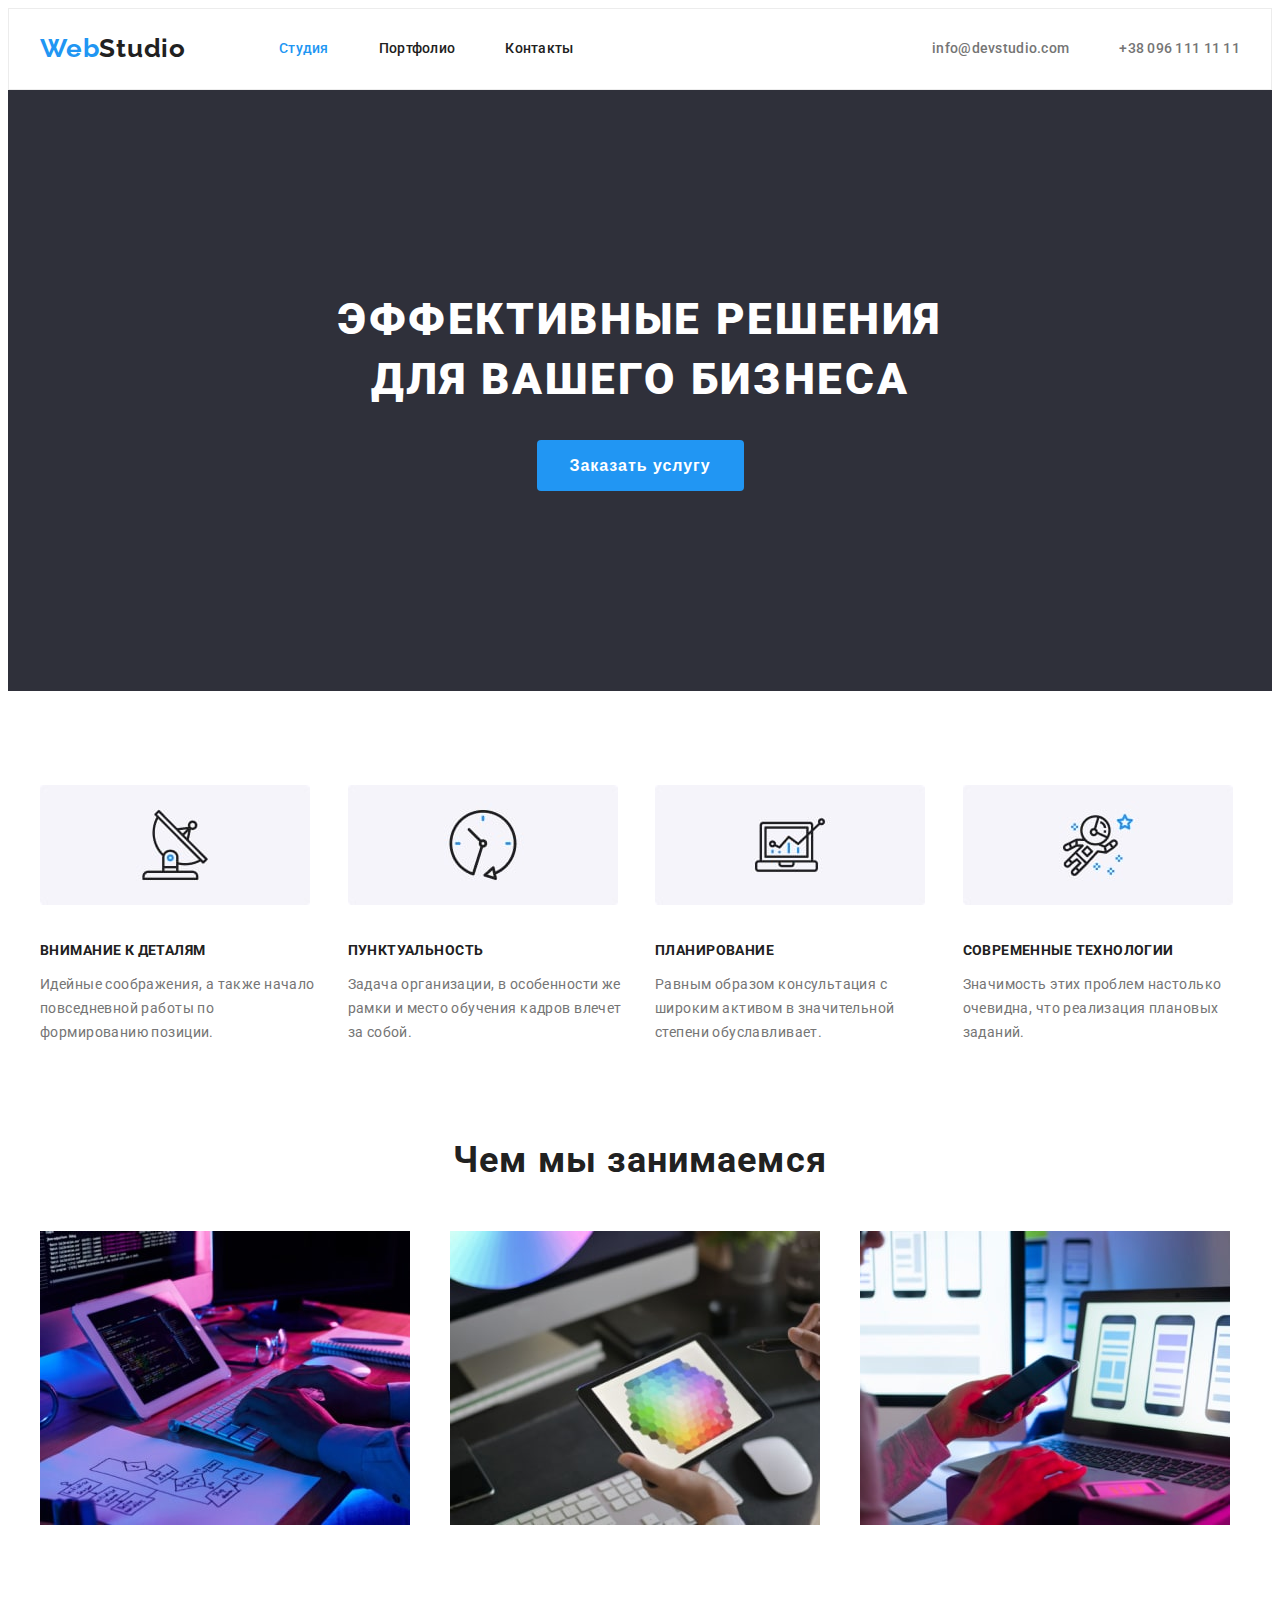
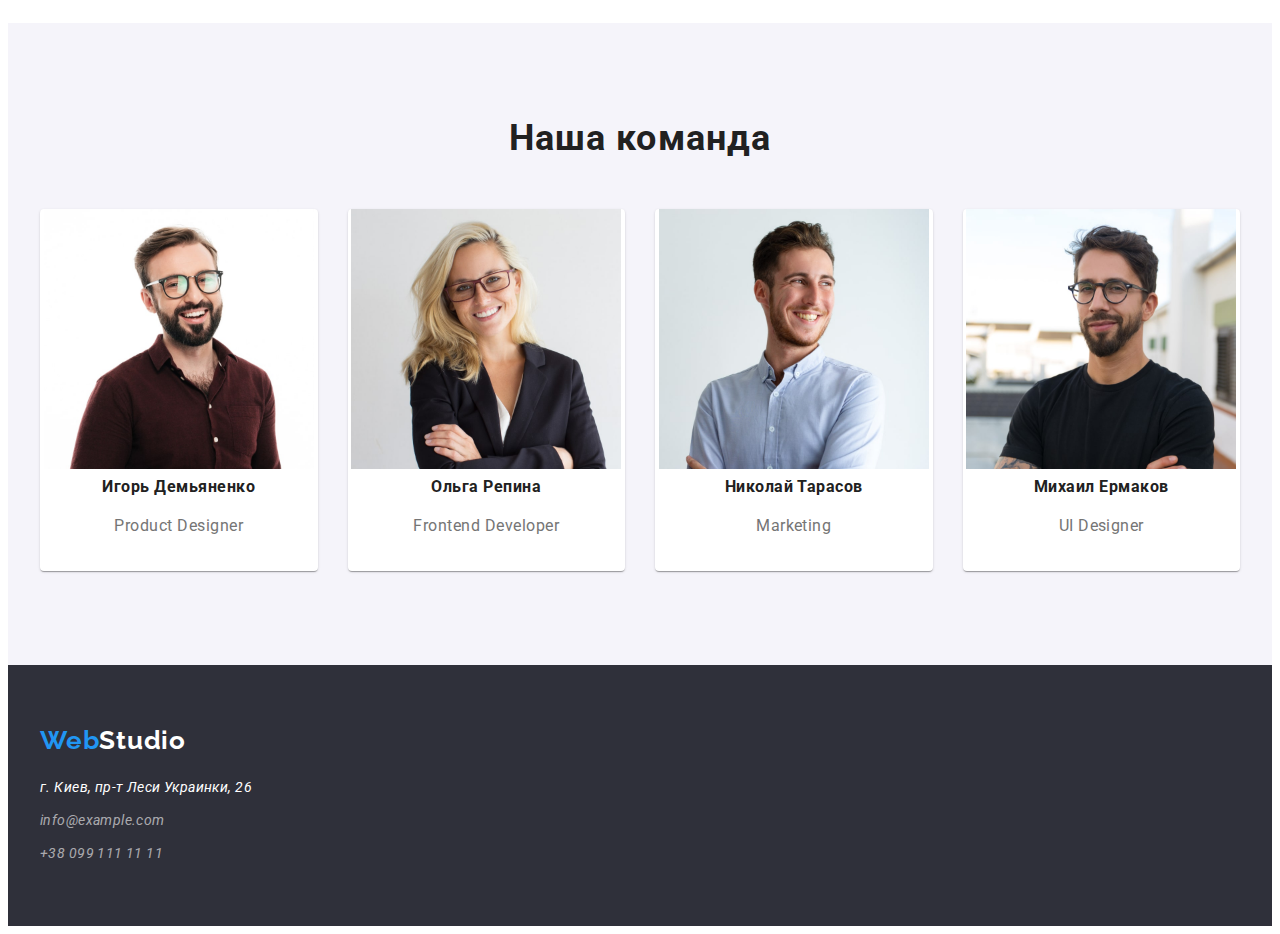
==== commit 2090a90f: "done" ====
--- a/index.html
+++ b/index.html
@@ -19,7 +19,7 @@
            <nav class="header-navigation">
                 <a href="" class="header-logo list"><span class="logo-web">Web</span>Studio</a>
                 <ul class="header-navigation-list list">
-                    <li class="headar-item"> <a class="header-link link" href="">Студия</a></li>
+                    <li class="headar-item"> <a class="header-link current link" href="">Студия</a></li>
                     <li class="headar-item"> <a class="header-link link" href="./portfolio.html">Портфолио</a></li>
                     <li class="headar-item"> <a class="header-link link" href="">Контакты</a></li>
                 </ul>
@@ -82,9 +82,9 @@
         </section>
 
         <!--our team-->
-        <section  class="our-team-main container">
-            
-            <h2 class="our-team title">Наша команда</h2>
+        <section  class="our-team-main">
+            <div class="our-team-thumb container">
+             <h2 class="our-team title">Наша команда</h2>
 
             <ul class="our-team-pic list">
                 <li class="our-team-item">
@@ -97,6 +97,7 @@
                             <p class="our-team-position"> Product Designer </p>
                         </div>
                     </article>
+            
                 </li>
             
             
@@ -139,6 +140,7 @@
                         </div>
                     </article>
                 </li>
+            </div>
         </section>
  
 </main>
@@ -146,7 +148,7 @@
    <!--site bar-->
    
   <footer class="site-bar">
-       <div class="site-bar-info">
+       <div class="site-bar-info container">
         <a href="" class="footer-logo list"><span class="logo-web">Web</span>Studio</a>
         <address>
             <ul class="site-bar-list list">
--- a/css/styles.css
+++ b/css/styles.css
@@ -54,8 +54,12 @@
   color: var(--accent-color);
 }
 
+.header-link.current {
+  color: var(--accent-color);
+}
+
 .title {
-  font-weight: normal;
+  font-weight: 700px;
   font-size: 36px;
   line-height: 1.17;
   text-align: center;
@@ -169,6 +173,9 @@
   text-align: center;
   margin-bottom: 30px;
 }
+.hero-button:hover {
+  background-color: #188ce8;
+}
 
 .hero-button {
   font-weight: 700;
@@ -176,7 +183,7 @@
   line-height: 1.86;
   letter-spacing: 0.06em;
   color: #ffffff;
-  background-color: #2196f3;
+  background-color: var(--accent-color);
   padding: 10px 32px;
   display: inline-block;
   border-radius: 4px;
@@ -189,6 +196,7 @@
   display: flex;
   margin-left: -15px;
   margin-right: -15px;
+  padding-top: 94px;
 }
 
 .hero-strenghts-item {
@@ -200,15 +208,17 @@
 .strenghts-title {
   font-weight: 700;
   font-size: 14px;
-  line-height: 1.7;
+  line-height: 1.71;
   letter-spacing: 0.03em;
   text-transform: uppercase;
   color: #212121;
+  margin-top: 30px;
+  margin-bottom: 10px;
 }
 
 .strenghts-title-description {
   font-size: 14px;
-  line-height: 1.17;
+  line-height: 1.71;
   letter-spacing: 0.03em;
   color: #757575;
 }
@@ -299,9 +309,7 @@
   padding-top: 60px;
   padding-bottom: 60px;
 }
-.site-bar-info {
-  padding-left: 215px;
-}
+
 .site-bar-list :not(:last-child) {
   margin-bottom: 9px;
 }
@@ -331,7 +339,6 @@
   line-height: 1.2;
   letter-spacing: 0.03em;
   color: #ffffff;
-  padding-top: 60px;
   margin-bottom: 20px;
   display: inline-block;
   text-decoration: none;
@@ -345,8 +352,8 @@
 
 .filters-menu {
   display: flex;
-  padding-left: 250px;
-  padding-right: 250px;
+  justify-content: center;
+  margin-bottom: 50px;
 }
 
 .filter-button:hover,
@@ -367,7 +374,7 @@
   cursor: pointer;
   border-radius: 4px;
   margin-left: 8px;
-  margin-bottom: 50px;
+
   border: none;
 }
 .text-button {
@@ -390,7 +397,7 @@
   margin-left: 30px;
   margin-top: 30px;
   background-color: #fff;
-
+  outline: 1px solid #eee;
   display: block;
   max-width: 100%;
 }
